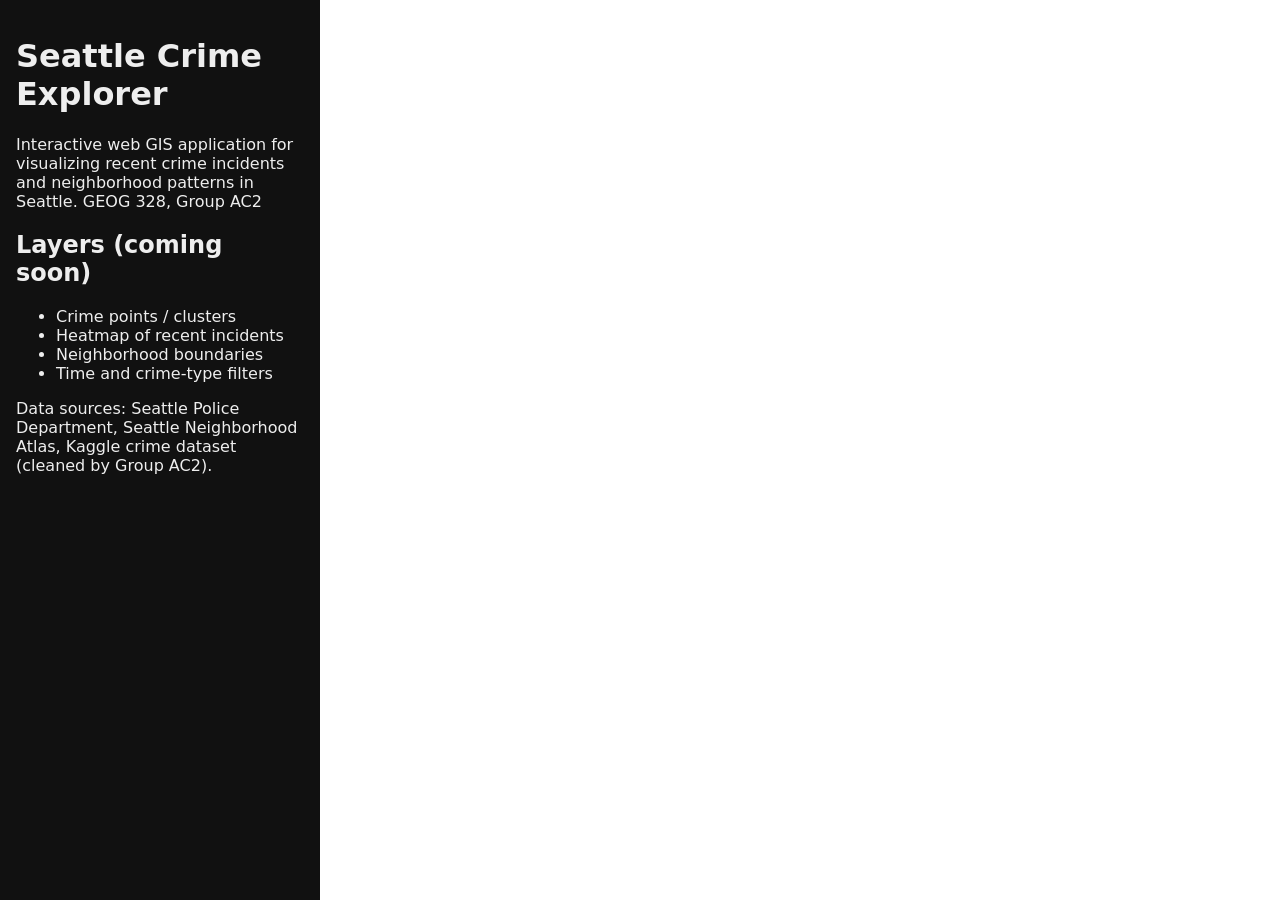
==== index.html @ 4ced8f8b "Add initial HTML structure for crime web GIS" ====
<!DOCTYPE html>
<html lang="en">
<head>
    <meta charset="UTF-8" />
    <title>Seattle Crime Web GIS – Group AC2</title>

    <!-- Mapbox GL JS CSS -->
    <link
        href="https://api.mapbox.com/mapbox-gl-js/v3.0.1/mapbox-gl.css"
        rel="stylesheet"
    />

    <!-- Our CSS -->
    <link rel="stylesheet" href="css/style.css" />
</head>
<body>
    <div id="layout">
        <div id="sidebar">
            <h1>Seattle Crime Explorer</h1>
            <p>
                Interactive web GIS application for visualizing recent crime incidents
                and neighborhood patterns in Seattle. GEOG 328, Group AC2
            </p>

            <h2>Layers (coming soon)</h2>
            <ul>
                <li>Crime points / clusters</li>
                <li>Heatmap of recent incidents</li>
                <li>Neighborhood boundaries</li>
                <li>Time and crime-type filters</li>
            </ul>

            <p>
                Data sources: Seattle Police Department, Seattle
                Neighborhood Atlas, Kaggle crime dataset (cleaned by Group AC2).
            </p>
        </div>

        <!-- Map container -->
        <div id="map"></div>
    </div>

    <script src="https://api.mapbox.com/mapbox-gl-js/v3.0.1/mapbox-gl.js"></script>

    <script src="js/app.js"></script>
</body>
</html>
---- css/style.css ----
html, body {
    margin: 0;
    padding: 0;
    height: 100%;
    font-family: system-ui, -apple-system, BlinkMacSystemFont, sans-serif;
}

/* sidebar on the left, map on the right */
#layout {
    display: flex;
    height: 100vh;
}

/* sidebar title, description, controls */
#sidebar {
    width: 320px;
    max-width: 100%;
    padding: 16px;
    box-sizing: border-box;
    background-color: #111;
    color: #eee;
    overflow-y: auto;
}

/* Map takes all remaining space */
#map {
    flex: 1;
}
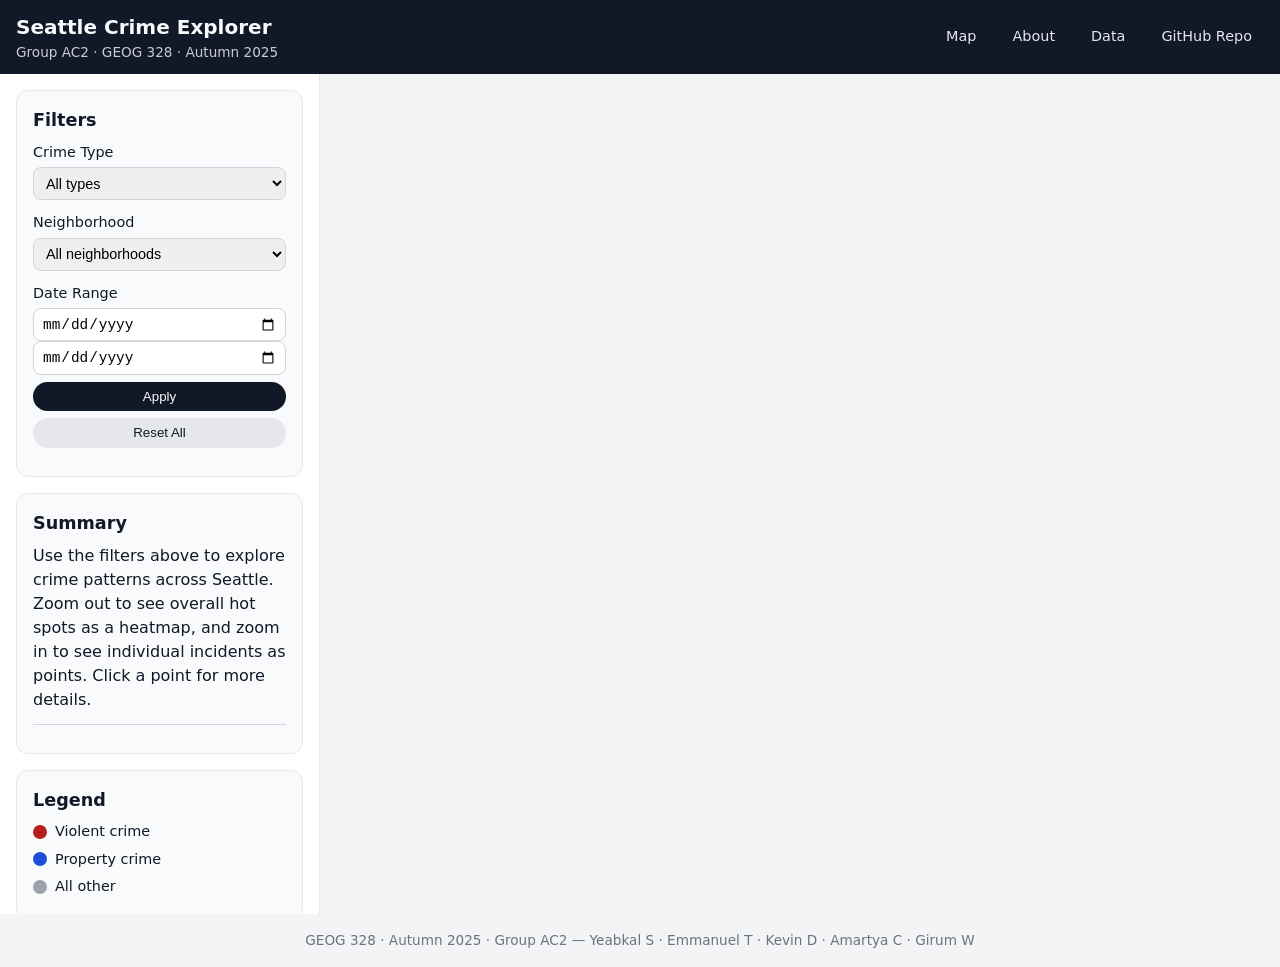
==== commit 8afd5cc1: "Files Seperate from Folder" ====
--- a/index.html
+++ b/index.html
@@ -1,47 +1,122 @@
-<!DOCTYPE html>
-<html lang="en">
-<head>
-    <meta charset="UTF-8" />
-    <title>Seattle Crime Web GIS – Group AC2</title>
-
-    <!-- Mapbox GL JS CSS -->
-    <link
-        href="https://api.mapbox.com/mapbox-gl-js/v3.0.1/mapbox-gl.css"
-        rel="stylesheet"
-    />
-
-    <!-- Our CSS -->
-    <link rel="stylesheet" href="css/style.css" />
-</head>
-<body>
-    <div id="layout">
-        <div id="sidebar">
-            <h1>Seattle Crime Explorer</h1>
-            <p>
-                Interactive web GIS application for visualizing recent crime incidents
-                and neighborhood patterns in Seattle. GEOG 328, Group AC2
-            </p>
-
-            <h2>Layers (coming soon)</h2>
-            <ul>
-                <li>Crime points / clusters</li>
-                <li>Heatmap of recent incidents</li>
-                <li>Neighborhood boundaries</li>
-                <li>Time and crime-type filters</li>
-            </ul>
-
-            <p>
-                Data sources: Seattle Police Department, Seattle
-                Neighborhood Atlas, Kaggle crime dataset (cleaned by Group AC2).
-            </p>
-        </div>
-
-        <!-- Map container -->
-        <div id="map"></div>
-    </div>
-
-    <script src="https://api.mapbox.com/mapbox-gl-js/v3.0.1/mapbox-gl.js"></script>
-
-    <script src="js/app.js"></script>
-</body>
-</html>
+<!DOCTYPE html>
+<html lang="en">
+<head>
+  <meta charset="UTF-8" />
+  <title>Seattle Crime Explorer | Group AC2</title>
+  <meta name="viewport" content="width=device-width, initial-scale=1" />
+
+  <!-- Stylesheet -->
+  <link rel="stylesheet" href="css\style.css" />
+  <!-- Mapbox GL JS -->
+  <link
+    href="https://api.mapbox.com/mapbox-gl-js/v3.2.0/mapbox-gl.css"
+    rel="stylesheet"
+  />
+  <script src="https://api.mapbox.com/mapbox-gl-js/v3.2.0/mapbox-gl.js"></script>
+
+  <!-- Script -->
+  <script src="js\app.js" defer></script>
+</head>
+<body>
+  <!-- Top Header Bar -->
+  <header id="top-bar">
+    <div class="brand">
+      <h1>Seattle Crime Explorer</h1>
+      <p>Group AC2 · GEOG 328 · Autumn 2025</p>
+    </div>
+    <nav class="top-nav">
+      <a href="index.html">Map</a>
+      <a href="about.html">About</a>
+      <a href="data.html">Data</a>
+      <a
+        href="https://github.com/206ET/GEOG328_GroupAC2_CrimeData"
+        target="_blank"
+        rel="noopener noreferrer"
+      >
+        GitHub Repo
+      </a>
+  </nav>
+  </header>
+
+  <!-- Main layout: sidebar + map -->
+  <main id="layout">
+    <!-- Sidebar -->
+    <aside id="sidebar">
+      <!-- Filters panel -->
+      <section class="panel">
+        <h2>Filters</h2>
+
+        <!-- Crime type filter -->
+        <div class="control-group">
+          <label for="crime-type-select">Crime Type</label>
+          <select id="crime-type-select">
+            <option value="all">All types</option>
+            <option value="VIOLENT CRIME">Violent crime</option>
+            <option value="PROPERTY CRIME">Property crime</option>
+            <option value="ALL OTHER">All other</option>
+          </select>
+        </div>
+
+        <!-- Neighborhood filter -->
+        <div class="control-group">
+          <label for="neighborhood-select">Neighborhood</label>
+          <select id="neighborhood-select">
+            <option value="all">All neighborhoods</option>
+          </select>
+        </div>
+
+        <!-- Date range -->
+        <div class="control-group">
+          <label>Date Range</label>
+          <input type="date" id="start-date" placeholder="Start date" />
+          <input type="date" id="end-date" placeholder="End date" />
+          <button id="apply-date-btn">Apply</button>
+          <button id="reset-filters-btn" class="secondary">Reset All</button>
+        </div>
+      </section>
+
+      <!-- Statistics panel -->
+      <section class="panel">
+        <h2>Summary</h2>
+        <p id="summary-text">
+          Use the filters above to explore crime patterns across Seattle.
+          Zoom out to see overall hot spots as a heatmap, and zoom in to see
+          individual incidents as points. Click a point for more details.
+        </p>
+        <div id="stats-details" style="margin-top: 0.75rem; padding-top: 0.75rem; border-top: 1px solid #d1d5db; font-size: 0.85rem;"></div>
+      </section>
+
+      <!-- Legend -->
+      <section class="panel">
+        <h2>Legend</h2>
+        <div id="legend">
+          <div class="legend-item">
+            <span class="legend-color legend-violent"></span>
+            <span>Violent crime</span>
+          </div>
+          <div class="legend-item">
+            <span class="legend-color legend-property"></span>
+            <span>Property crime</span>
+          </div>
+          <div class="legend-item">
+            <span class="legend-color legend-other"></span>
+            <span>All other</span>
+          </div>
+        </div>
+      </section>
+    </aside>
+
+    <!-- Map container -->
+    <section id="map-container">
+      <div id="map"></div>
+    </section>
+  </main>
+
+  <!-- Footer -->
+  <footer id="footer">
+    <p>
+      GEOG 328 · Autumn 2025 · Group AC2 — Yeabkal S · Emmanuel T · Kevin D · Amartya C · Girum W
+    </p>
+  </footer>
+</body>
+</html>
